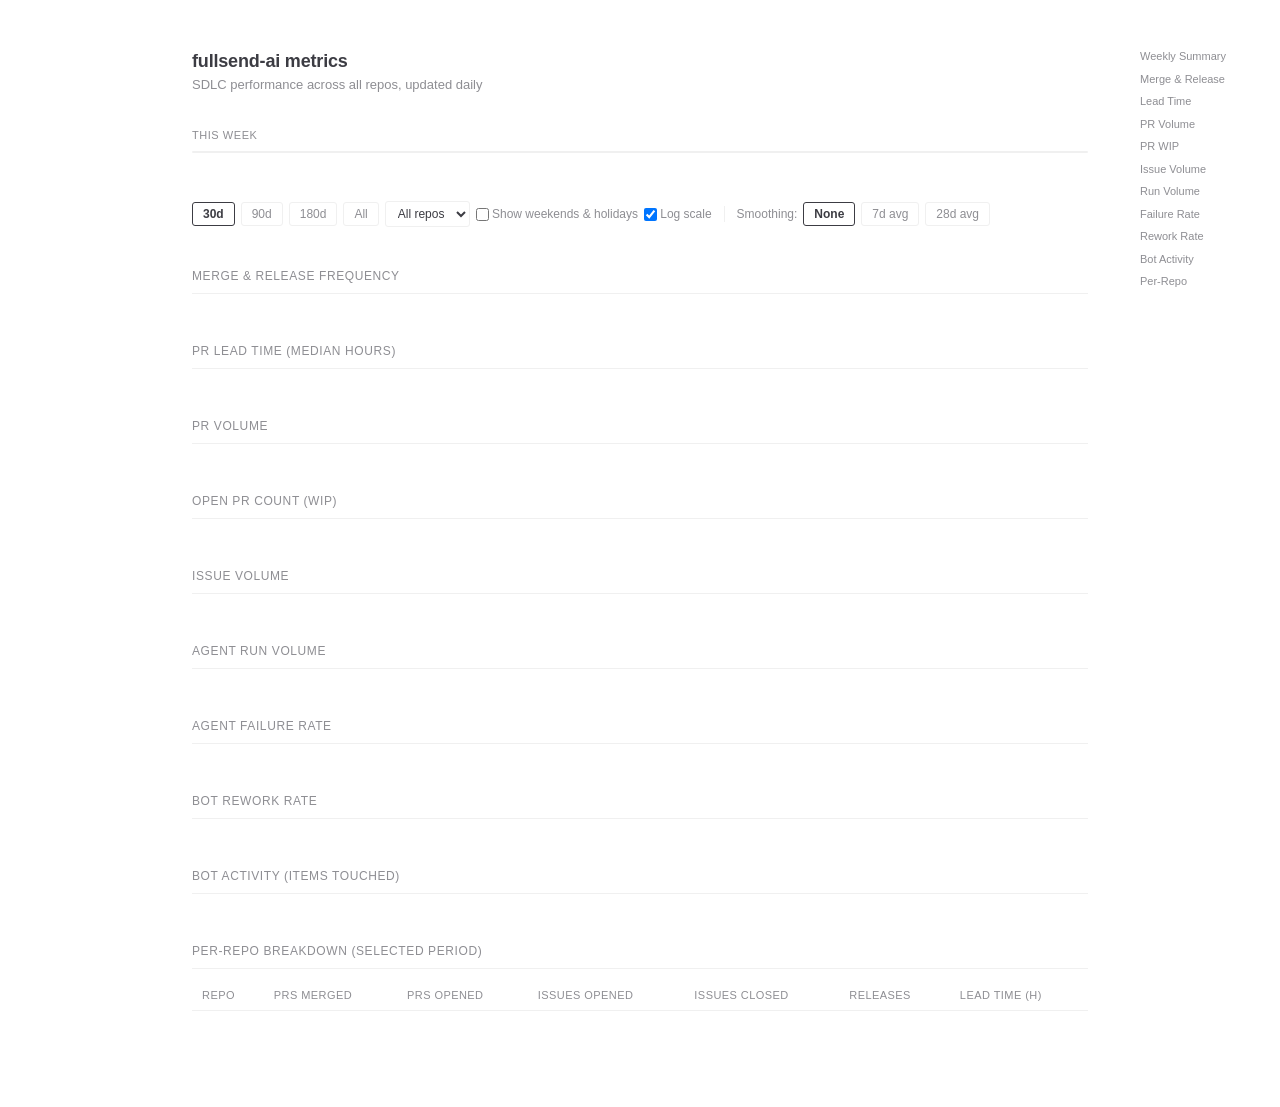
==== docs/index.html @ b536f521 "Add open PR count (WIP) metric to dashboard Track the number of open PRs per repo over time as a new" ====
<!DOCTYPE html>
<html lang="en">
<head>
  <meta charset="utf-8">
  <meta name="viewport" content="width=device-width, initial-scale=1">
  <title>fullsend-ai metrics</title>
  <link rel="stylesheet" href="style.css">
  <script src="https://d3js.org/d3.v7.min.js"></script>
</head>
<body>
  <h1>fullsend-ai metrics</h1>
  <p class="subtitle">SDLC performance across all repos, updated daily</p>

  <nav class="toc" id="toc">
    <a href="#weekly">Weekly Summary</a>
    <a href="#frequency">Merge &amp; Release</a>
    <a href="#leadtime">Lead Time</a>
    <a href="#pr-volume">PR Volume</a>
    <a href="#pr-wip">PR WIP</a>
    <a href="#issue-volume">Issue Volume</a>
    <a href="#run-volume">Run Volume</a>
    <a href="#failure-rate">Failure Rate</a>
    <a href="#rework-rate">Rework Rate</a>
    <a href="#bot-activity">Bot Activity</a>
    <a href="#repo-table">Per-Repo</a>
  </nav>

  <h2 class="section-label" id="weekly">This week</h2>
  <div id="summary-cards" class="summary-cards"></div>

  <div class="controls">
    <button class="range-btn active" data-days="30">30d</button>
    <button class="range-btn" data-days="90">90d</button>
    <button class="range-btn" data-days="180">180d</button>
    <button class="range-btn" data-days="0">All</button>
    <select id="repo-filter">
      <option value="__all__">All repos</option>
    </select>
    <label class="toggle-label"><input type="checkbox" id="weekends-toggle"> Show weekends &amp; holidays</label>
    <label class="toggle-label"><input type="checkbox" id="log-toggle" checked> Log scale</label>
    <span class="controls-sep"></span>
    <span class="toggle-label">Smoothing:</span>
    <button class="smooth-btn active" data-days="0">None</button>
    <button class="smooth-btn" data-days="7">7d avg</button>
    <button class="smooth-btn" data-days="28">28d avg</button>
  </div>

  <div id="frequency" class="chart-section">
    <h2>Merge &amp; Release Frequency</h2>
    <div id="chart-frequency"></div>
  </div>

  <div id="leadtime" class="chart-section">
    <h2>PR Lead Time (median hours)</h2>
    <div id="chart-leadtime"></div>
  </div>

  <div id="pr-volume" class="chart-section">
    <h2>PR Volume</h2>
    <div id="chart-pr-volume"></div>
  </div>

  <div id="pr-wip" class="chart-section">
    <h2>Open PR Count (WIP)</h2>
    <div id="chart-pr-wip"></div>
  </div>

  <div id="issue-volume" class="chart-section">
    <h2>Issue Volume</h2>
    <div id="chart-issue-volume"></div>
  </div>

  <div id="run-volume" class="chart-section">
    <h2>Agent Run Volume</h2>
    <div id="chart-run-volume"></div>
  </div>

  <div id="failure-rate" class="chart-section">
    <h2>Agent Failure Rate</h2>
    <div id="chart-failure-rate"></div>
  </div>

  <div id="rework-rate" class="chart-section">
    <h2>Bot Rework Rate</h2>
    <div id="chart-rework-rate"></div>
  </div>

  <div id="bot-activity" class="chart-section">
    <h2>Bot Activity (items touched)</h2>
    <div id="chart-bot-activity"></div>
  </div>

  <div id="repo-table" class="chart-section">
    <h2>Per-Repo Breakdown (selected period)</h2>
    <table id="repo-table">
      <thead>
        <tr>
          <th data-col="repo">Repo</th>
          <th data-col="prs_merged">PRs Merged</th>
          <th data-col="prs_opened">PRs Opened</th>
          <th data-col="issues_opened">Issues Opened</th>
          <th data-col="issues_closed">Issues Closed</th>
          <th data-col="releases">Releases</th>
          <th data-col="pr_lead_time_median_hours">Lead Time (h)</th>
        </tr>
      </thead>
      <tbody></tbody>
    </table>
  </div>

  <div class="tooltip" id="tooltip"></div>

  <script src="dashboard.js"></script>
</body>
</html>
---- docs/style.css ----
:root {
  --bg: #fff;
  --fg: #3c3c43;
  --fg-light: #8e8e93;
  --border: #f0f0f0;
  --surface: #fafafa;
  --accent: #f26522;
  --positive: #34c759;
  --negative: #ff3b30;
  --chart-1: #4269d0;
  --chart-2: #efb118;
  --chart-3: #ff725c;
  --chart-4: #6cc5b0;
  --chart-5: #3ca951;
}

@media (prefers-color-scheme: dark) {
  :root {
    --bg: #1a1a1a;
    --fg: #e5e5e7;
    --fg-light: #8e8e93;
    --border: #2c2c2e;
    --surface: #222;
    --accent: #f4845f;
    --positive: #30d158;
    --negative: #ff453a;
    --chart-1: #6b93f7;
    --chart-2: #f5c842;
    --chart-3: #ff8f7a;
    --chart-4: #7dd8c4;
    --chart-5: #4fbc6b;
  }
}

* { margin: 0; padding: 0; box-sizing: border-box; }

body {
  font-family: -apple-system, BlinkMacSystemFont, "avenir next", avenir, helvetica, "helvetica neue", ubuntu, roboto, noto, "segoe ui", arial, sans-serif;
  font-size: 15px;
  background: var(--bg);
  color: var(--fg);
  line-height: 1.5;
  padding: 3rem 2rem;
  max-width: 960px;
  margin: 0 auto;
}

/* --- Floating ToC --- */

.toc {
  position: fixed;
  top: 3rem;
  left: calc(50% + 500px);
  display: flex;
  flex-direction: column;
  gap: 0.375rem;
}

.toc a {
  font-size: 0.6875rem;
  color: var(--fg-light);
  text-decoration: none;
  white-space: nowrap;
  transition: color 0.1s;
}

.toc a:hover,
.toc a.active {
  color: var(--fg);
}

.toc a.active {
  font-weight: 600;
}

@media (max-width: 1200px) {
  .toc { display: none; }
}

h1 {
  font-size: 1.125rem;
  font-weight: 600;
  letter-spacing: -0.01em;
}

.subtitle {
  color: var(--fg-light);
  font-size: 0.8125rem;
  margin-bottom: 2rem;
}

.section-label {
  font-size: 0.6875rem;
  font-weight: 500;
  color: var(--fg-light);
  text-transform: uppercase;
  letter-spacing: 0.05em;
  margin-bottom: 0.5rem;
}

/* --- Controls --- */

.controls {
  display: flex;
  gap: 0.375rem;
  margin-bottom: 2.5rem;
  flex-wrap: wrap;
  align-items: center;
}

.controls button {
  padding: 0.25rem 0.625rem;
  border: 1px solid var(--border);
  background: var(--bg);
  color: var(--fg-light);
  border-radius: 3px;
  cursor: pointer;
  font-size: 0.75rem;
  font-family: inherit;
  transition: color 0.1s, border-color 0.1s;
}

.controls button:hover {
  color: var(--fg);
  border-color: var(--fg-light);
}

.controls button.active {
  color: var(--fg);
  border-color: var(--fg);
  font-weight: 600;
}

.controls select {
  padding: 0.25rem 0.5rem;
  border: 1px solid var(--border);
  background: var(--bg);
  color: var(--fg);
  border-radius: 3px;
  font-size: 0.75rem;
  font-family: inherit;
}

.toggle-label {
  font-size: 0.75rem;
  color: var(--fg-light);
  cursor: pointer;
  display: flex;
  align-items: center;
  gap: 0.2rem;
}

.controls-sep {
  width: 1px;
  height: 1rem;
  background: var(--border);
  margin: 0 0.375rem;
}

/* --- Summary cards --- */

.summary-cards {
  display: grid;
  grid-template-columns: repeat(auto-fit, minmax(140px, 1fr));
  gap: 1px;
  background: var(--border);
  border: 1px solid var(--border);
  border-radius: 4px;
  margin-bottom: 3rem;
  overflow: hidden;
}

.card {
  background: var(--bg);
  padding: 0.875rem 1rem;
}

.card .label {
  font-size: 0.625rem;
  color: var(--fg-light);
  text-transform: uppercase;
  letter-spacing: 0.06em;
  font-weight: 500;
}

.card .value {
  font-size: 1.25rem;
  font-weight: 600;
  margin: 0.125rem 0;
  letter-spacing: -0.02em;
}

.card .delta {
  font-size: 0.6875rem;
}

.card .delta.positive { color: var(--positive); }
.card .delta.negative { color: var(--negative); }

/* --- Charts --- */

.chart-section {
  margin-bottom: 3rem;
}

.chart-section h2 {
  font-size: 0.75rem;
  font-weight: 500;
  color: var(--fg-light);
  text-transform: uppercase;
  letter-spacing: 0.05em;
  margin-bottom: 0.75rem;
  padding-bottom: 0.5rem;
  border-bottom: 1px solid var(--border);
}

.chart-section svg { width: 100%; overflow: visible; }

.axis text {
  fill: var(--fg-light);
  font-size: 0.625rem;
  font-family: inherit;
}

.axis path, .axis line { stroke: var(--border); }
.grid line { stroke: var(--border); stroke-opacity: 0.5; }
.grid path { stroke: none; }

.dora-line { stroke-dasharray: 4 3; stroke-width: 1; opacity: 0.5; }
.dora-label { font-size: 0.5625rem; font-weight: 500; }

/* --- Tooltip --- */

.tooltip {
  position: absolute;
  background: var(--bg);
  border: 1px solid var(--border);
  border-radius: 4px;
  padding: 0.5rem 0.625rem;
  font-size: 0.6875rem;
  line-height: 1.4;
  pointer-events: none;
  opacity: 0;
  transition: opacity 0.1s;
  z-index: 10;
  box-shadow: 0 2px 8px rgba(0,0,0,0.06);
}

/* --- Table --- */

table {
  width: 100%;
  border-collapse: collapse;
  font-size: 0.75rem;
}

th, td {
  text-align: left;
  padding: 0.375rem 0.625rem;
  border-bottom: 1px solid var(--border);
}

th {
  cursor: pointer;
  user-select: none;
  color: var(--fg-light);
  font-weight: 500;
  font-size: 0.6875rem;
  text-transform: uppercase;
  letter-spacing: 0.04em;
}

th:hover { color: var(--fg); }
tr:hover td { background: var(--surface); }

/* --- Rework details --- */

.details-panel {
  max-height: 180px;
  overflow-y: auto;
  font-size: 0.6875rem;
  margin-top: 0.5rem;
}

.details-panel a {
  color: var(--accent);
  text-decoration: none;
}

.details-panel a:hover {
  text-decoration: underline;
}

.details-panel table {
  font-size: 0.6875rem;
}

/* --- Mobile --- */

@media (max-width: 600px) {
  body {
    padding: 1.5rem 1rem;
  }

  h1 { font-size: 1rem; }

  .summary-cards {
    grid-template-columns: repeat(auto-fit, minmax(100px, 1fr));
    margin-bottom: 2rem;
  }

  .card {
    padding: 0.625rem 0.75rem;
  }

  .card .value {
    font-size: 1rem;
  }

  .card .delta {
    font-size: 0.625rem;
  }

  .controls {
    gap: 0.25rem;
    margin-bottom: 1.5rem;
  }

  .controls-sep {
    display: none;
  }

  .chart-section {
    margin-bottom: 2rem;
  }

  table {
    display: block;
    overflow-x: auto;
    -webkit-overflow-scrolling: touch;
  }

  th, td {
    padding: 0.25rem 0.5rem;
    white-space: nowrap;
  }
}

/* --- Details Page --- */
.details-header {
  display: flex;
  align-items: center;
  gap: 1.5rem;
  flex-wrap: wrap;
  margin-bottom: 1.5rem;
}

.details-header h1 {
  margin: 0;
  font-size: 1.25rem;
}

.details-header a {
  color: var(--accent);
  text-decoration: none;
  font-size: 0.875rem;
}

.details-header a:hover {
  text-decoration: underline;
}

.date-picker {
  display: flex;
  align-items: center;
  gap: 0.5rem;
  font-size: 0.8125rem;
}

.date-picker input[type="date"] {
  background: var(--surface);
  color: var(--fg);
  border: 1px solid var(--border);
  border-radius: 4px;
  padding: 0.25rem 0.5rem;
  font-size: 0.8125rem;
}

.date-picker button {
  background: var(--accent);
  color: #fff;
  border: none;
  border-radius: 4px;
  padding: 0.25rem 0.75rem;
  cursor: pointer;
  font-size: 0.8125rem;
}

.detail-section {
  margin-bottom: 2rem;
}

.detail-section h2 {
  cursor: pointer;
  user-select: none;
  font-size: 1rem;
  display: flex;
  align-items: center;
  gap: 0.5rem;
}

.detail-section h2::before {
  content: "▾";
  font-size: 0.75rem;
  transition: transform 0.15s;
}

.detail-section.collapsed h2::before {
  transform: rotate(-90deg);
}

.detail-section.collapsed .detail-body {
  display: none;
}

.detail-summary {
  color: var(--fg-light);
  font-size: 0.8125rem;
  margin: 0.25rem 0 0.75rem;
}

.detail-table {
  width: 100%;
  border-collapse: collapse;
  font-size: 0.75rem;
}

.detail-table thead {
  position: sticky;
  top: 0;
  z-index: 1;
}

.detail-table th {
  background: var(--surface);
  text-transform: uppercase;
  font-size: 0.6875rem;
  color: var(--fg-light);
  padding: 0.375rem 0.625rem;
  text-align: left;
  cursor: pointer;
  white-space: nowrap;
}

.detail-table th:hover {
  color: var(--fg);
}

.detail-table th .sort-arrow {
  margin-left: 0.25rem;
  font-size: 0.5rem;
}

.detail-table td {
  padding: 0.375rem 0.625rem;
  border-top: 1px solid var(--border);
}

.detail-table tbody tr:hover td {
  background: var(--surface);
}

.detail-table tbody tr:nth-child(even) td {
  background: color-mix(in srgb, var(--surface) 50%, transparent);
}

.detail-table tbody tr:nth-child(even):hover td {
  background: var(--surface);
}

.detail-table a {
  color: var(--accent);
  text-decoration: none;
}

.detail-table a:hover {
  text-decoration: underline;
}

.tag {
  display: inline-block;
  padding: 0.1rem 0.4rem;
  border-radius: 3px;
  font-size: 0.625rem;
  font-weight: 600;
  text-transform: uppercase;
}

.tag-yes, .tag-failure {
  background: color-mix(in srgb, var(--negative) 15%, transparent);
  color: var(--negative);
}

.tag-no, .tag-success {
  background: color-mix(in srgb, var(--positive) 15%, transparent);
  color: var(--positive);
}

.tag-opened {
  background: color-mix(in srgb, var(--chart-1) 15%, transparent);
  color: var(--chart-1);
}

.tag-merged {
  background: color-mix(in srgb, var(--positive) 15%, transparent);
  color: var(--positive);
}

.tag-closed {
  background: color-mix(in srgb, var(--negative) 15%, transparent);
  color: var(--negative);
}

.row-highlight td {
  background: color-mix(in srgb, var(--negative) 6%, transparent) !important;
}
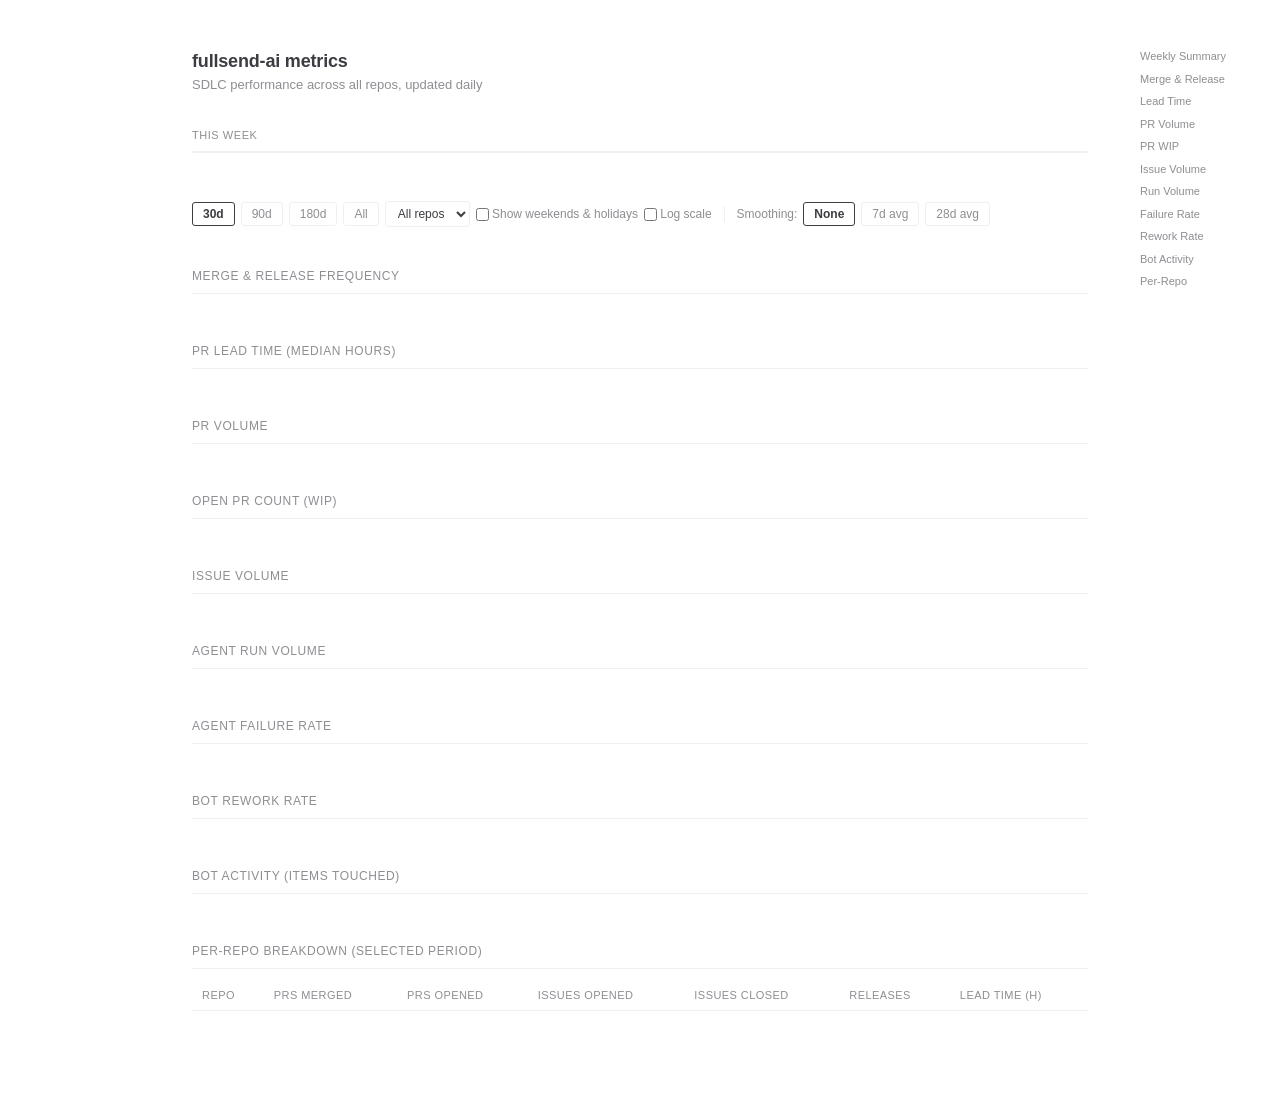
==== commit 1424eda9: "Disable log scale by default in dashboard UI Assisted-by: Claude Opus 4.6 <noreply@anthropic.com> Si" ====
--- a/docs/index.html
+++ b/docs/index.html
@@ -37,7 +37,7 @@
       <option value="__all__">All repos</option>
     </select>
     <label class="toggle-label"><input type="checkbox" id="weekends-toggle"> Show weekends &amp; holidays</label>
-    <label class="toggle-label"><input type="checkbox" id="log-toggle" checked> Log scale</label>
+    <label class="toggle-label"><input type="checkbox" id="log-toggle"> Log scale</label>
     <span class="controls-sep"></span>
     <span class="toggle-label">Smoothing:</span>
     <button class="smooth-btn active" data-days="0">None</button>
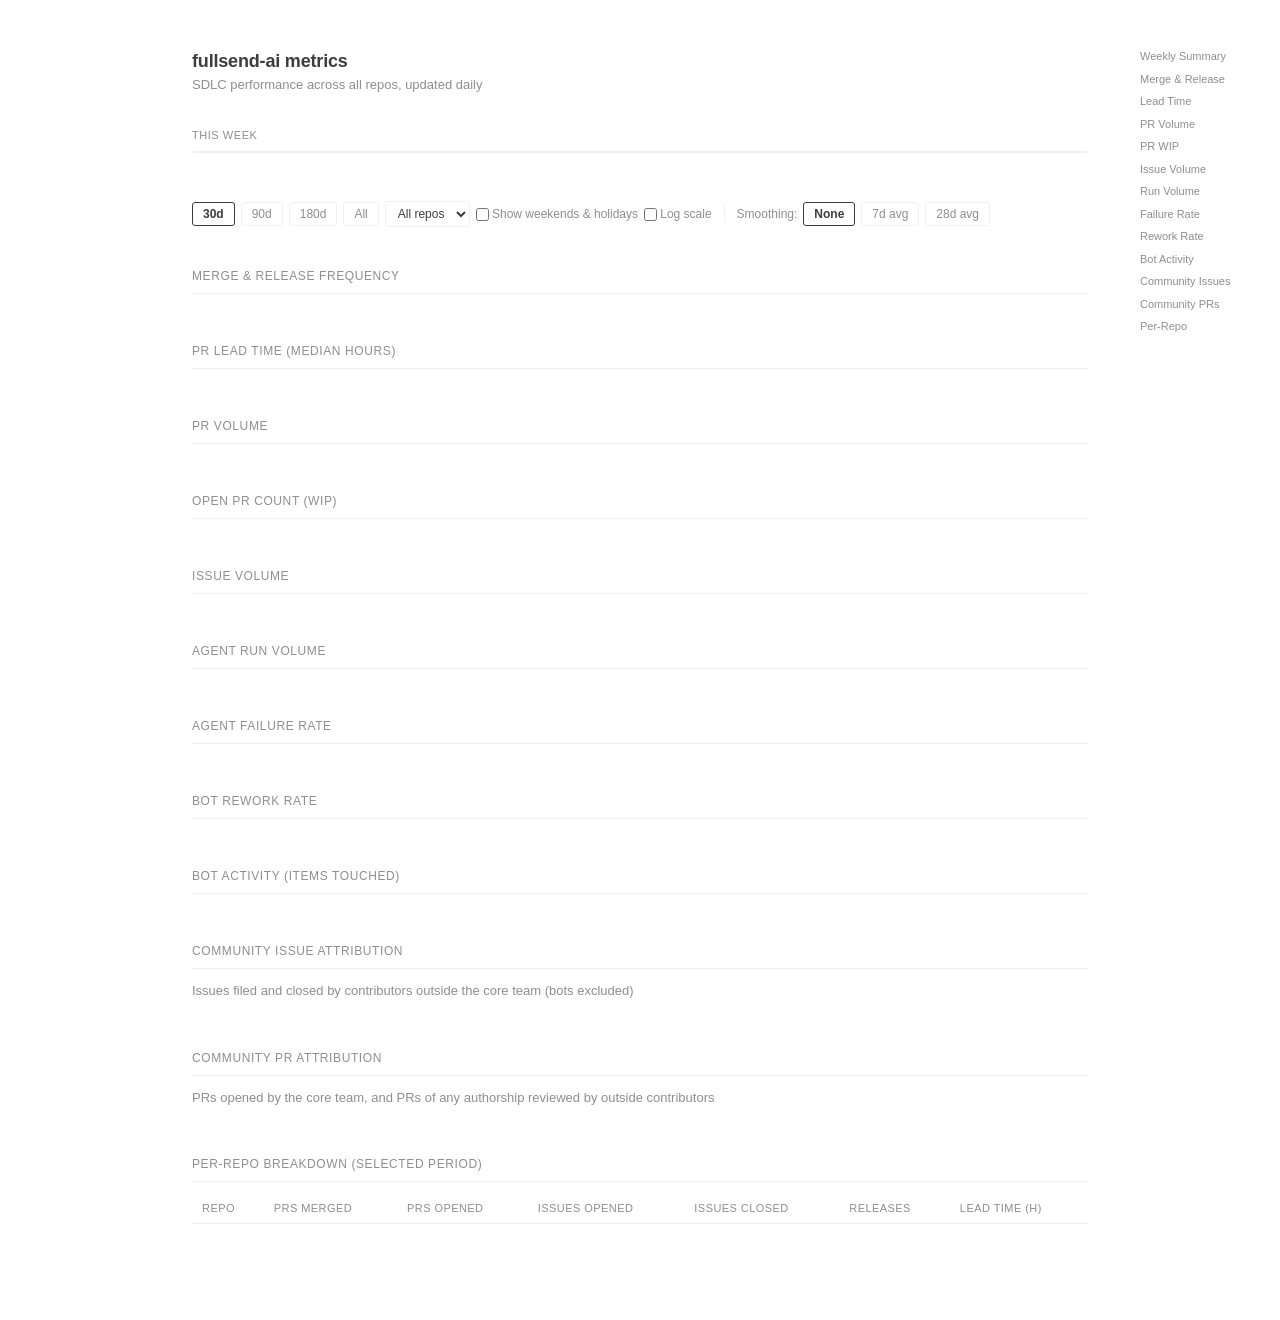
==== commit fed04217: "Add community-contribution metrics Tracks issue/PR activity by contributors outside the configured c" ====
--- a/docs/index.html
+++ b/docs/index.html
@@ -22,6 +22,8 @@
     <a href="#failure-rate">Failure Rate</a>
     <a href="#rework-rate">Rework Rate</a>
     <a href="#bot-activity">Bot Activity</a>
+    <a href="#community-issues">Community Issues</a>
+    <a href="#community-prs">Community PRs</a>
     <a href="#repo-table">Per-Repo</a>
   </nav>
 
@@ -90,6 +92,18 @@
     <div id="chart-bot-activity"></div>
   </div>
 
+  <div id="community-issues" class="chart-section">
+    <h2>Community Issue Attribution</h2>
+    <p class="subtitle">Issues filed and closed by contributors outside the core team (bots excluded)</p>
+    <div id="chart-community-issues"></div>
+  </div>
+
+  <div id="community-prs" class="chart-section">
+    <h2>Community PR Attribution</h2>
+    <p class="subtitle">PRs opened by the core team, and PRs of any authorship reviewed by outside contributors</p>
+    <div id="chart-community-prs"></div>
+  </div>
+
   <div id="repo-table" class="chart-section">
     <h2>Per-Repo Breakdown (selected period)</h2>
     <table id="repo-table">
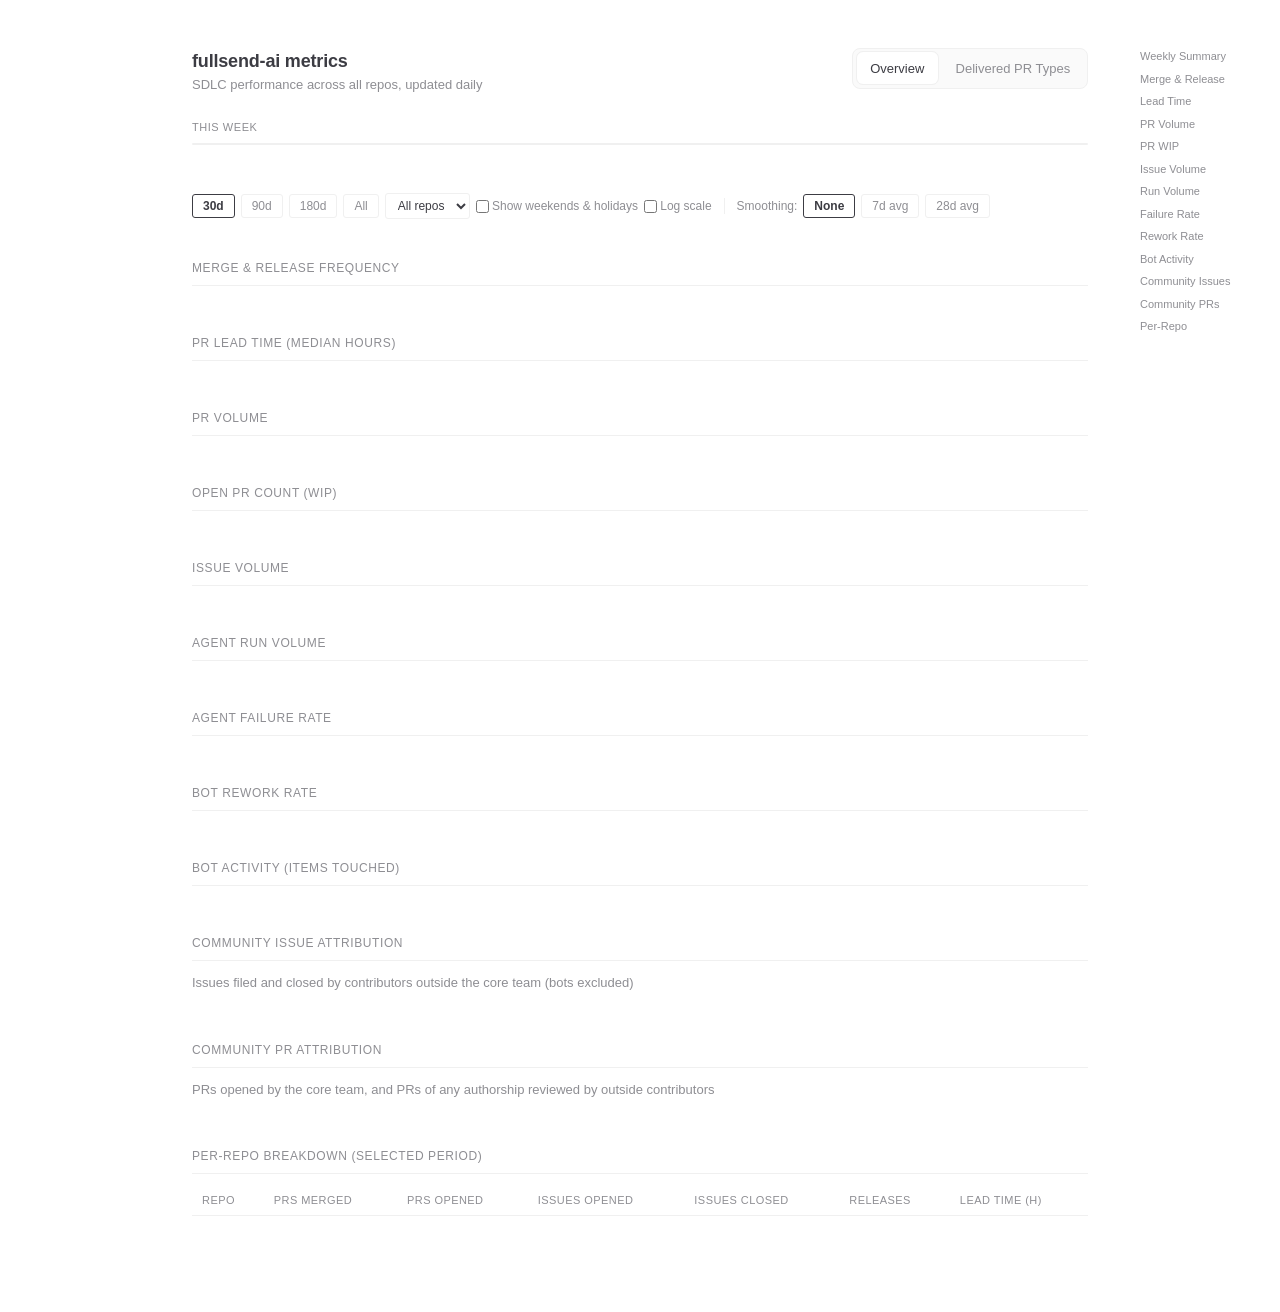
==== commit 55662b65: "feat: add delivered PR type metrics and dashboard tab Add daily collector for conventional-commit PR" ====
--- a/docs/index.html
+++ b/docs/index.html
@@ -8,8 +8,16 @@
   <script src="https://d3js.org/d3.v7.min.js"></script>
 </head>
 <body>
-  <h1>fullsend-ai metrics</h1>
-  <p class="subtitle">SDLC performance across all repos, updated daily</p>
+  <header class="page-header">
+    <div>
+      <h1>fullsend-ai metrics</h1>
+      <p class="subtitle">SDLC performance across all repos, updated daily</p>
+    </div>
+    <nav class="page-tabs" aria-label="Dashboard sections">
+      <a href="index.html" class="active">Overview</a>
+      <a href="delivered-pr-types.html">Delivered PR Types</a>
+    </nav>
+  </header>
 
   <nav class="toc" id="toc">
     <a href="#weekly">Weekly Summary</a>
--- a/docs/style.css
+++ b/docs/style.css
@@ -45,6 +45,239 @@
   margin: 0 auto;
 }
 
+body.page-delivered {
+  max-width: 1040px;
+}
+
+/* --- Top page tabs --- */
+
+.page-header {
+  display: flex;
+  flex-wrap: wrap;
+  align-items: flex-start;
+  justify-content: space-between;
+  gap: 1rem;
+  margin-bottom: 1.5rem;
+}
+
+.page-header .subtitle {
+  margin-bottom: 0;
+}
+
+.page-tabs {
+  display: flex;
+  gap: 0.25rem;
+  padding: 0.2rem;
+  background: var(--surface);
+  border: 1px solid var(--border);
+  border-radius: 8px;
+}
+
+.page-tabs a {
+  padding: 0.4rem 0.85rem;
+  border-radius: 6px;
+  font-size: 0.8125rem;
+  color: var(--fg-light);
+  text-decoration: none;
+  font-weight: 500;
+}
+
+.page-tabs a:hover {
+  color: var(--fg);
+}
+
+.page-tabs a.active {
+  background: var(--bg);
+  color: var(--fg);
+  box-shadow: 0 0 0 1px var(--border);
+}
+
+.stat-hero {
+  display: grid;
+  grid-template-columns: repeat(auto-fit, minmax(130px, 1fr));
+  gap: 0.75rem;
+  margin-bottom: 2rem;
+}
+
+.stat-hero .stat {
+  background: var(--surface);
+  border: 1px solid var(--border);
+  border-radius: 10px;
+  padding: 0.9rem 1rem;
+  text-align: center;
+}
+
+.stat-hero .val {
+  font-size: 1.6rem;
+  font-weight: 650;
+  font-variant-numeric: tabular-nums;
+  line-height: 1.15;
+}
+
+.stat-hero .lbl {
+  color: var(--fg-light);
+  font-size: 0.72rem;
+  margin-top: 0.3rem;
+}
+
+.fix-buckets {
+  display: grid;
+  grid-template-columns: repeat(3, 1fr);
+  gap: 0.85rem;
+  margin: 0.75rem 0 0.5rem;
+}
+
+@media (max-width: 720px) {
+  .fix-buckets { grid-template-columns: 1fr; }
+}
+
+.fix-bucket {
+  border: 1px solid var(--border);
+  border-radius: 12px;
+  padding: 1.15rem 1rem;
+  text-align: center;
+  background: var(--surface);
+}
+
+.fix-bucket.core { border-color: color-mix(in srgb, var(--chart-1) 45%, var(--border)); }
+.fix-bucket.external { border-color: color-mix(in srgb, var(--chart-5) 45%, var(--border)); }
+.fix-bucket.bot { border-color: color-mix(in srgb, var(--accent) 45%, var(--border)); }
+
+.fix-bucket .pct {
+  font-size: 2.25rem;
+  font-weight: 700;
+  line-height: 1;
+  font-variant-numeric: tabular-nums;
+}
+
+.fix-bucket.core .pct { color: var(--chart-1); }
+.fix-bucket.external .pct { color: var(--chart-5); }
+.fix-bucket.bot .pct { color: var(--accent); }
+
+.fix-bucket .label {
+  margin-top: 0.45rem;
+  font-size: 0.9rem;
+  font-weight: 550;
+}
+
+.fix-bucket .sub {
+  margin-top: 0.25rem;
+  font-size: 0.75rem;
+  color: var(--fg-light);
+}
+
+.period-grid {
+  display: grid;
+  grid-template-columns: repeat(3, 1fr);
+  gap: 0.85rem;
+}
+
+@media (max-width: 800px) {
+  .period-grid { grid-template-columns: 1fr; }
+}
+
+.period-card {
+  border: 1px solid var(--border);
+  border-radius: 12px;
+  padding: 1rem 1.1rem;
+  background: var(--surface);
+}
+
+.period-card .meta {
+  font-size: 0.75rem;
+  color: var(--fg-light);
+}
+
+.period-card .total {
+  font-size: 1.75rem;
+  font-weight: 700;
+  font-variant-numeric: tabular-nums;
+  margin-top: 0.15rem;
+}
+
+.period-card .sub {
+  font-size: 0.75rem;
+  color: var(--fg-light);
+  margin-bottom: 0.75rem;
+}
+
+.period-card .bar-row {
+  display: grid;
+  grid-template-columns: 42px 1fr 40px;
+  gap: 0.4rem;
+  align-items: center;
+  margin: 0.3rem 0;
+  font-size: 0.75rem;
+}
+
+.period-card .bar-label { color: var(--fg-light); font-family: ui-monospace, monospace; }
+.period-card .bar-track {
+  height: 6px;
+  background: var(--border);
+  border-radius: 3px;
+  overflow: hidden;
+}
+.period-card .bar-fill { height: 100%; border-radius: 3px; }
+.period-card .bar-pct {
+  text-align: right;
+  font-variant-numeric: tabular-nums;
+  color: var(--fg-light);
+}
+
+.period-card .fix-line {
+  margin-top: 0.75rem;
+  padding-top: 0.65rem;
+  border-top: 1px solid var(--border);
+  font-size: 0.72rem;
+  color: var(--fg-light);
+  line-height: 1.4;
+}
+
+.stat-hero .stat-wide {
+  grid-column: span 2;
+  text-align: left;
+}
+
+.stat-hero .val-sm {
+  font-size: 0.95rem;
+  font-weight: 600;
+  font-variant-numeric: tabular-nums;
+  line-height: 1.35;
+  margin-top: 0.15rem;
+}
+
+.chart-fix-follow {
+  margin-top: 1rem;
+  min-height: 260px;
+}
+
+.chart-tall #chart-pr-type {
+  min-height: 340px;
+}
+
+.chart-legend {
+  display: flex;
+  flex-wrap: wrap;
+  gap: 0.55rem 1rem;
+  margin-top: 0.65rem;
+  padding-left: 0.25rem;
+}
+
+.chart-legend-item {
+  display: inline-flex;
+  align-items: center;
+  gap: 0.35rem;
+  font-size: 0.75rem;
+  color: var(--fg-light);
+}
+
+.chart-legend-item .swatch {
+  width: 10px;
+  height: 10px;
+  border-radius: 2px;
+  flex-shrink: 0;
+}
+
 /* --- Floating ToC --- */
 
 .toc {
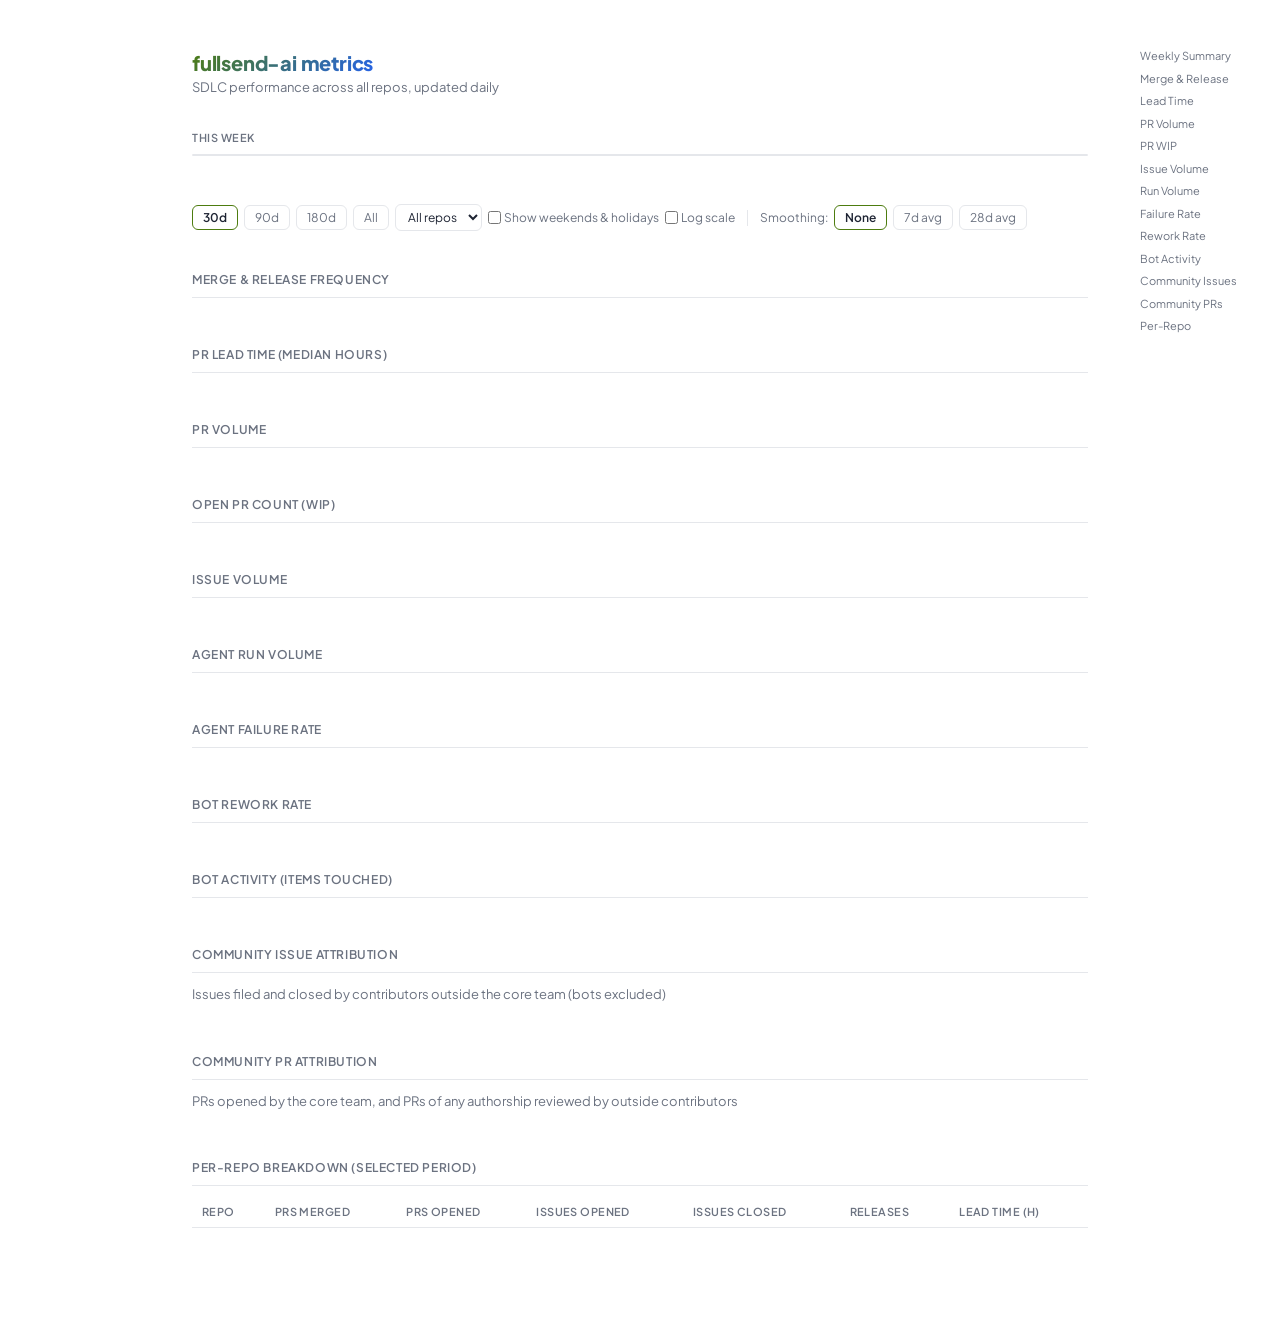
==== commit 558e72c9: "dashboard: restyle to match fullsend.sh brand Adopt the lime-to-blue "Fullsend Lime" palette, Plus J" ====
--- a/docs/index.html
+++ b/docs/index.html
@@ -4,20 +4,15 @@
   <meta charset="utf-8">
   <meta name="viewport" content="width=device-width, initial-scale=1">
   <title>fullsend-ai metrics</title>
+  <link rel="preconnect" href="https://fonts.googleapis.com">
+  <link rel="preconnect" href="https://fonts.gstatic.com" crossorigin>
+  <link rel="stylesheet" href="https://fonts.googleapis.com/css2?family=Plus+Jakarta+Sans:wght@400;500;600;700;800&family=JetBrains+Mono:wght@400;500;700&display=swap">
   <link rel="stylesheet" href="style.css">
   <script src="https://d3js.org/d3.v7.min.js"></script>
 </head>
 <body>
-  <header class="page-header">
-    <div>
-      <h1>fullsend-ai metrics</h1>
-      <p class="subtitle">SDLC performance across all repos, updated daily</p>
-    </div>
-    <nav class="page-tabs" aria-label="Dashboard sections">
-      <a href="index.html" class="active">Overview</a>
-      <a href="delivered-pr-types.html">Delivered PR Types</a>
-    </nav>
-  </header>
+  <h1>fullsend-ai metrics</h1>
+  <p class="subtitle">SDLC performance across all repos, updated daily</p>
 
   <nav class="toc" id="toc">
     <a href="#weekly">Weekly Summary</a>
--- a/docs/style.css
+++ b/docs/style.css
@@ -1,41 +1,59 @@
+/* Palette + type follow fullsend.sh's "Fullsend Lime" brand (see fullsend-ai/fullsend
+   docs/.vitepress/theme/custom.css): lime-to-blue gradient accents, Plus Jakarta Sans
+   for text, JetBrains Mono for numbers/code. */
 :root {
-  --bg: #fff;
-  --fg: #3c3c43;
-  --fg-light: #8e8e93;
-  --border: #f0f0f0;
-  --surface: #fafafa;
-  --accent: #f26522;
-  --positive: #34c759;
-  --negative: #ff3b30;
-  --chart-1: #4269d0;
-  --chart-2: #efb118;
-  --chart-3: #ff725c;
-  --chart-4: #6cc5b0;
-  --chart-5: #3ca951;
-}
-
-@media (prefers-color-scheme: dark) {
+  --bg: #0c1220;
+  --fg: #e8edf4;
+  --fg-light: #8fa1bc;
+  --border: #223047;
+  --surface: #131c2e;
+  --accent: #c4ff0e;
+  --accent-2: #5cb3ff;
+  --accent-contrast: #0c1220;
+  --gradient: linear-gradient(135deg, var(--accent), var(--accent-2));
+  --positive: #4ade80;
+  --negative: #f87171;
+  --chart-1: #5cb3ff;
+  --chart-2: #f5c842;
+  --chart-3: #ff8f5c;
+  --chart-4: #c4ff0e;
+  --chart-5: #2dd4bf;
+  --radius: 10px;
+}
+
+@media (prefers-color-scheme: light) {
   :root {
-    --bg: #1a1a1a;
-    --fg: #e5e5e7;
-    --fg-light: #8e8e93;
-    --border: #2c2c2e;
-    --surface: #222;
-    --accent: #f4845f;
-    --positive: #30d158;
-    --negative: #ff453a;
-    --chart-1: #6b93f7;
-    --chart-2: #f5c842;
-    --chart-3: #ff8f7a;
-    --chart-4: #7dd8c4;
-    --chart-5: #4fbc6b;
+    --bg: #fff;
+    --fg: #1e2433;
+    --fg-light: #6b7280;
+    --border: #e5e7eb;
+    --surface: #f8fafc;
+    --accent: #4d7c0f;
+    --accent-2: #2563eb;
+    --accent-contrast: #fff;
+    --positive: #16a34a;
+    --negative: #dc2626;
+    --chart-1: #2563eb;
+    --chart-2: #eab308;
+    --chart-3: #f97316;
+    --chart-4: #4d7c0f;
+    --chart-5: #0d9488;
   }
 }
 
 * { margin: 0; padding: 0; box-sizing: border-box; }
 
+* {
+  scrollbar-width: thin;
+  scrollbar-color: var(--fg-light) transparent;
+}
+
+::-webkit-scrollbar { width: 6px; height: 6px; }
+::-webkit-scrollbar-track { background: transparent; }
+::-webkit-scrollbar-thumb { background: var(--fg-light); border-radius: 3px; }
+
 body {
-  font-family: -apple-system, BlinkMacSystemFont, "avenir next", avenir, helvetica, "helvetica neue", ubuntu, roboto, noto, "segoe ui", arial, sans-serif;
+  font-family: "Plus Jakarta Sans", -apple-system, BlinkMacSystemFont, "avenir next", avenir, helvetica, "helvetica neue", ubuntu, roboto, noto, "segoe ui", arial, sans-serif;
   font-size: 15px;
   background: var(--bg);
   color: var(--fg);
@@ -43,239 +61,6 @@
   padding: 3rem 2rem;
   max-width: 960px;
   margin: 0 auto;
-}
-
-body.page-delivered {
-  max-width: 1040px;
-}
-
-/* --- Top page tabs --- */
-
-.page-header {
-  display: flex;
-  flex-wrap: wrap;
-  align-items: flex-start;
-  justify-content: space-between;
-  gap: 1rem;
-  margin-bottom: 1.5rem;
-}
-
-.page-header .subtitle {
-  margin-bottom: 0;
-}
-
-.page-tabs {
-  display: flex;
-  gap: 0.25rem;
-  padding: 0.2rem;
-  background: var(--surface);
-  border: 1px solid var(--border);
-  border-radius: 8px;
-}
-
-.page-tabs a {
-  padding: 0.4rem 0.85rem;
-  border-radius: 6px;
-  font-size: 0.8125rem;
-  color: var(--fg-light);
-  text-decoration: none;
-  font-weight: 500;
-}
-
-.page-tabs a:hover {
-  color: var(--fg);
-}
-
-.page-tabs a.active {
-  background: var(--bg);
-  color: var(--fg);
-  box-shadow: 0 0 0 1px var(--border);
-}
-
-.stat-hero {
-  display: grid;
-  grid-template-columns: repeat(auto-fit, minmax(130px, 1fr));
-  gap: 0.75rem;
-  margin-bottom: 2rem;
-}
-
-.stat-hero .stat {
-  background: var(--surface);
-  border: 1px solid var(--border);
-  border-radius: 10px;
-  padding: 0.9rem 1rem;
-  text-align: center;
-}
-
-.stat-hero .val {
-  font-size: 1.6rem;
-  font-weight: 650;
-  font-variant-numeric: tabular-nums;
-  line-height: 1.15;
-}
-
-.stat-hero .lbl {
-  color: var(--fg-light);
-  font-size: 0.72rem;
-  margin-top: 0.3rem;
-}
-
-.fix-buckets {
-  display: grid;
-  grid-template-columns: repeat(3, 1fr);
-  gap: 0.85rem;
-  margin: 0.75rem 0 0.5rem;
-}
-
-@media (max-width: 720px) {
-  .fix-buckets { grid-template-columns: 1fr; }
-}
-
-.fix-bucket {
-  border: 1px solid var(--border);
-  border-radius: 12px;
-  padding: 1.15rem 1rem;
-  text-align: center;
-  background: var(--surface);
-}
-
-.fix-bucket.core { border-color: color-mix(in srgb, var(--chart-1) 45%, var(--border)); }
-.fix-bucket.external { border-color: color-mix(in srgb, var(--chart-5) 45%, var(--border)); }
-.fix-bucket.bot { border-color: color-mix(in srgb, var(--accent) 45%, var(--border)); }
-
-.fix-bucket .pct {
-  font-size: 2.25rem;
-  font-weight: 700;
-  line-height: 1;
-  font-variant-numeric: tabular-nums;
-}
-
-.fix-bucket.core .pct { color: var(--chart-1); }
-.fix-bucket.external .pct { color: var(--chart-5); }
-.fix-bucket.bot .pct { color: var(--accent); }
-
-.fix-bucket .label {
-  margin-top: 0.45rem;
-  font-size: 0.9rem;
-  font-weight: 550;
-}
-
-.fix-bucket .sub {
-  margin-top: 0.25rem;
-  font-size: 0.75rem;
-  color: var(--fg-light);
-}
-
-.period-grid {
-  display: grid;
-  grid-template-columns: repeat(3, 1fr);
-  gap: 0.85rem;
-}
-
-@media (max-width: 800px) {
-  .period-grid { grid-template-columns: 1fr; }
-}
-
-.period-card {
-  border: 1px solid var(--border);
-  border-radius: 12px;
-  padding: 1rem 1.1rem;
-  background: var(--surface);
-}
-
-.period-card .meta {
-  font-size: 0.75rem;
-  color: var(--fg-light);
-}
-
-.period-card .total {
-  font-size: 1.75rem;
-  font-weight: 700;
-  font-variant-numeric: tabular-nums;
-  margin-top: 0.15rem;
-}
-
-.period-card .sub {
-  font-size: 0.75rem;
-  color: var(--fg-light);
-  margin-bottom: 0.75rem;
-}
-
-.period-card .bar-row {
-  display: grid;
-  grid-template-columns: 42px 1fr 40px;
-  gap: 0.4rem;
-  align-items: center;
-  margin: 0.3rem 0;
-  font-size: 0.75rem;
-}
-
-.period-card .bar-label { color: var(--fg-light); font-family: ui-monospace, monospace; }
-.period-card .bar-track {
-  height: 6px;
-  background: var(--border);
-  border-radius: 3px;
-  overflow: hidden;
-}
-.period-card .bar-fill { height: 100%; border-radius: 3px; }
-.period-card .bar-pct {
-  text-align: right;
-  font-variant-numeric: tabular-nums;
-  color: var(--fg-light);
-}
-
-.period-card .fix-line {
-  margin-top: 0.75rem;
-  padding-top: 0.65rem;
-  border-top: 1px solid var(--border);
-  font-size: 0.72rem;
-  color: var(--fg-light);
-  line-height: 1.4;
-}
-
-.stat-hero .stat-wide {
-  grid-column: span 2;
-  text-align: left;
-}
-
-.stat-hero .val-sm {
-  font-size: 0.95rem;
-  font-weight: 600;
-  font-variant-numeric: tabular-nums;
-  line-height: 1.35;
-  margin-top: 0.15rem;
-}
-
-.chart-fix-follow {
-  margin-top: 1rem;
-  min-height: 260px;
-}
-
-.chart-tall #chart-pr-type {
-  min-height: 340px;
-}
-
-.chart-legend {
-  display: flex;
-  flex-wrap: wrap;
-  gap: 0.55rem 1rem;
-  margin-top: 0.65rem;
-  padding-left: 0.25rem;
-}
-
-.chart-legend-item {
-  display: inline-flex;
-  align-items: center;
-  gap: 0.35rem;
-  font-size: 0.75rem;
-  color: var(--fg-light);
-}
-
-.chart-legend-item .swatch {
-  width: 10px;
-  height: 10px;
-  border-radius: 2px;
-  flex-shrink: 0;
 }
 
 /* --- Floating ToC --- */
@@ -311,9 +96,14 @@
 }
 
 h1 {
-  font-size: 1.125rem;
-  font-weight: 600;
+  font-size: 1.25rem;
+  font-weight: 800;
   letter-spacing: -0.01em;
+  display: inline-block;
+  background: var(--gradient);
+  -webkit-background-clip: text;
+  background-clip: text;
+  -webkit-text-fill-color: transparent;
 }
 
 .subtitle {
@@ -324,7 +114,7 @@
 
 .section-label {
   font-size: 0.6875rem;
-  font-weight: 500;
+  font-weight: 600;
   color: var(--fg-light);
   text-transform: uppercase;
   letter-spacing: 0.05em;
@@ -346,7 +136,7 @@
   border: 1px solid var(--border);
   background: var(--bg);
   color: var(--fg-light);
-  border-radius: 3px;
+  border-radius: 6px;
   cursor: pointer;
   font-size: 0.75rem;
   font-family: inherit;
@@ -355,12 +145,12 @@
 
 .controls button:hover {
   color: var(--fg);
-  border-color: var(--fg-light);
+  border-color: var(--accent);
 }
 
 .controls button.active {
   color: var(--fg);
-  border-color: var(--fg);
+  border-color: var(--accent);
   font-weight: 600;
 }
 
@@ -369,7 +159,7 @@
   border: 1px solid var(--border);
   background: var(--bg);
   color: var(--fg);
-  border-radius: 3px;
+  border-radius: 6px;
   font-size: 0.75rem;
   font-family: inherit;
 }
@@ -398,7 +188,7 @@
   gap: 1px;
   background: var(--border);
   border: 1px solid var(--border);
-  border-radius: 4px;
+  border-radius: var(--radius);
   margin-bottom: 3rem;
   overflow: hidden;
 }
@@ -413,10 +203,11 @@
   color: var(--fg-light);
   text-transform: uppercase;
   letter-spacing: 0.06em;
-  font-weight: 500;
+  font-weight: 600;
 }
 
 .card .value {
+  font-family: "JetBrains Mono", ui-monospace, monospace;
   font-size: 1.25rem;
   font-weight: 600;
   margin: 0.125rem 0;
@@ -438,7 +229,7 @@
 
 .chart-section h2 {
   font-size: 0.75rem;
-  font-weight: 500;
+  font-weight: 600;
   color: var(--fg-light);
   text-transform: uppercase;
   letter-spacing: 0.05em;
@@ -468,7 +259,7 @@
   position: absolute;
   background: var(--bg);
   border: 1px solid var(--border);
-  border-radius: 4px;
+  border-radius: 8px;
   padding: 0.5rem 0.625rem;
   font-size: 0.6875rem;
   line-height: 1.4;
@@ -476,7 +267,7 @@
   opacity: 0;
   transition: opacity 0.1s;
   z-index: 10;
-  box-shadow: 0 2px 8px rgba(0,0,0,0.06);
+  box-shadow: 0 4px 16px rgba(0,0,0,0.08);
 }
 
 /* --- Table --- */
@@ -497,7 +288,7 @@
   cursor: pointer;
   user-select: none;
   color: var(--fg-light);
-  font-weight: 500;
+  font-weight: 600;
   font-size: 0.6875rem;
   text-transform: uppercase;
   letter-spacing: 0.04em;
@@ -516,12 +307,17 @@
 }
 
 .details-panel a {
-  color: var(--accent);
+  color: var(--accent-2);
   text-decoration: none;
+  background-image: linear-gradient(var(--accent-2), var(--accent-2));
+  background-size: 0% 1px;
+  background-position: 0 100%;
+  background-repeat: no-repeat;
+  transition: background-size 0.2s ease;
 }
 
 .details-panel a:hover {
-  text-decoration: underline;
+  background-size: 100% 1px;
 }
 
 .details-panel table {
@@ -535,7 +331,7 @@
     padding: 1.5rem 1rem;
   }
 
-  h1 { font-size: 1rem; }
+  h1 { font-size: 1.125rem; }
 
   .summary-cards {
     grid-template-columns: repeat(auto-fit, minmax(100px, 1fr));
@@ -590,17 +386,22 @@
 
 .details-header h1 {
   margin: 0;
-  font-size: 1.25rem;
+  font-size: 1.375rem;
 }
 
 .details-header a {
-  color: var(--accent);
+  color: var(--accent-2);
   text-decoration: none;
   font-size: 0.875rem;
+  background-image: linear-gradient(var(--accent-2), var(--accent-2));
+  background-size: 0% 1px;
+  background-position: 0 100%;
+  background-repeat: no-repeat;
+  transition: background-size 0.2s ease;
 }
 
 .details-header a:hover {
-  text-decoration: underline;
+  background-size: 100% 1px;
 }
 
 .date-picker {
@@ -614,19 +415,20 @@
   background: var(--surface);
   color: var(--fg);
   border: 1px solid var(--border);
-  border-radius: 4px;
+  border-radius: 6px;
   padding: 0.25rem 0.5rem;
   font-size: 0.8125rem;
 }
 
 .date-picker button {
-  background: var(--accent);
-  color: #fff;
+  background: var(--gradient);
+  color: var(--accent-contrast);
   border: none;
-  border-radius: 4px;
+  border-radius: 6px;
   padding: 0.25rem 0.75rem;
   cursor: pointer;
   font-size: 0.8125rem;
+  font-weight: 600;
 }
 
 .detail-section {
@@ -637,6 +439,7 @@
   cursor: pointer;
   user-select: none;
   font-size: 1rem;
+  font-weight: 700;
   display: flex;
   align-items: center;
   gap: 0.5rem;
@@ -645,6 +448,7 @@
 .detail-section h2::before {
   content: "▾";
   font-size: 0.75rem;
+  color: var(--accent);
   transition: transform 0.15s;
 }
 
@@ -675,8 +479,11 @@
 }
 
 .detail-table th {
-  background: var(--surface);
+  background: color-mix(in srgb, var(--surface) 85%, transparent);
+  backdrop-filter: blur(8px);
+  -webkit-backdrop-filter: blur(8px);
   text-transform: uppercase;
+  font-weight: 600;
   font-size: 0.6875rem;
   color: var(--fg-light);
   padding: 0.375rem 0.625rem;
@@ -712,20 +519,25 @@
 }
 
 .detail-table a {
-  color: var(--accent);
+  color: var(--accent-2);
   text-decoration: none;
+  background-image: linear-gradient(var(--accent-2), var(--accent-2));
+  background-size: 0% 1px;
+  background-position: 0 100%;
+  background-repeat: no-repeat;
+  transition: background-size 0.2s ease;
 }
 
 .detail-table a:hover {
-  text-decoration: underline;
+  background-size: 100% 1px;
 }
 
 .tag {
   display: inline-block;
-  padding: 0.1rem 0.4rem;
-  border-radius: 3px;
+  padding: 0.1rem 0.5rem;
+  border-radius: 999px;
   font-size: 0.625rem;
-  font-weight: 600;
+  font-weight: 700;
   text-transform: uppercase;
 }
 
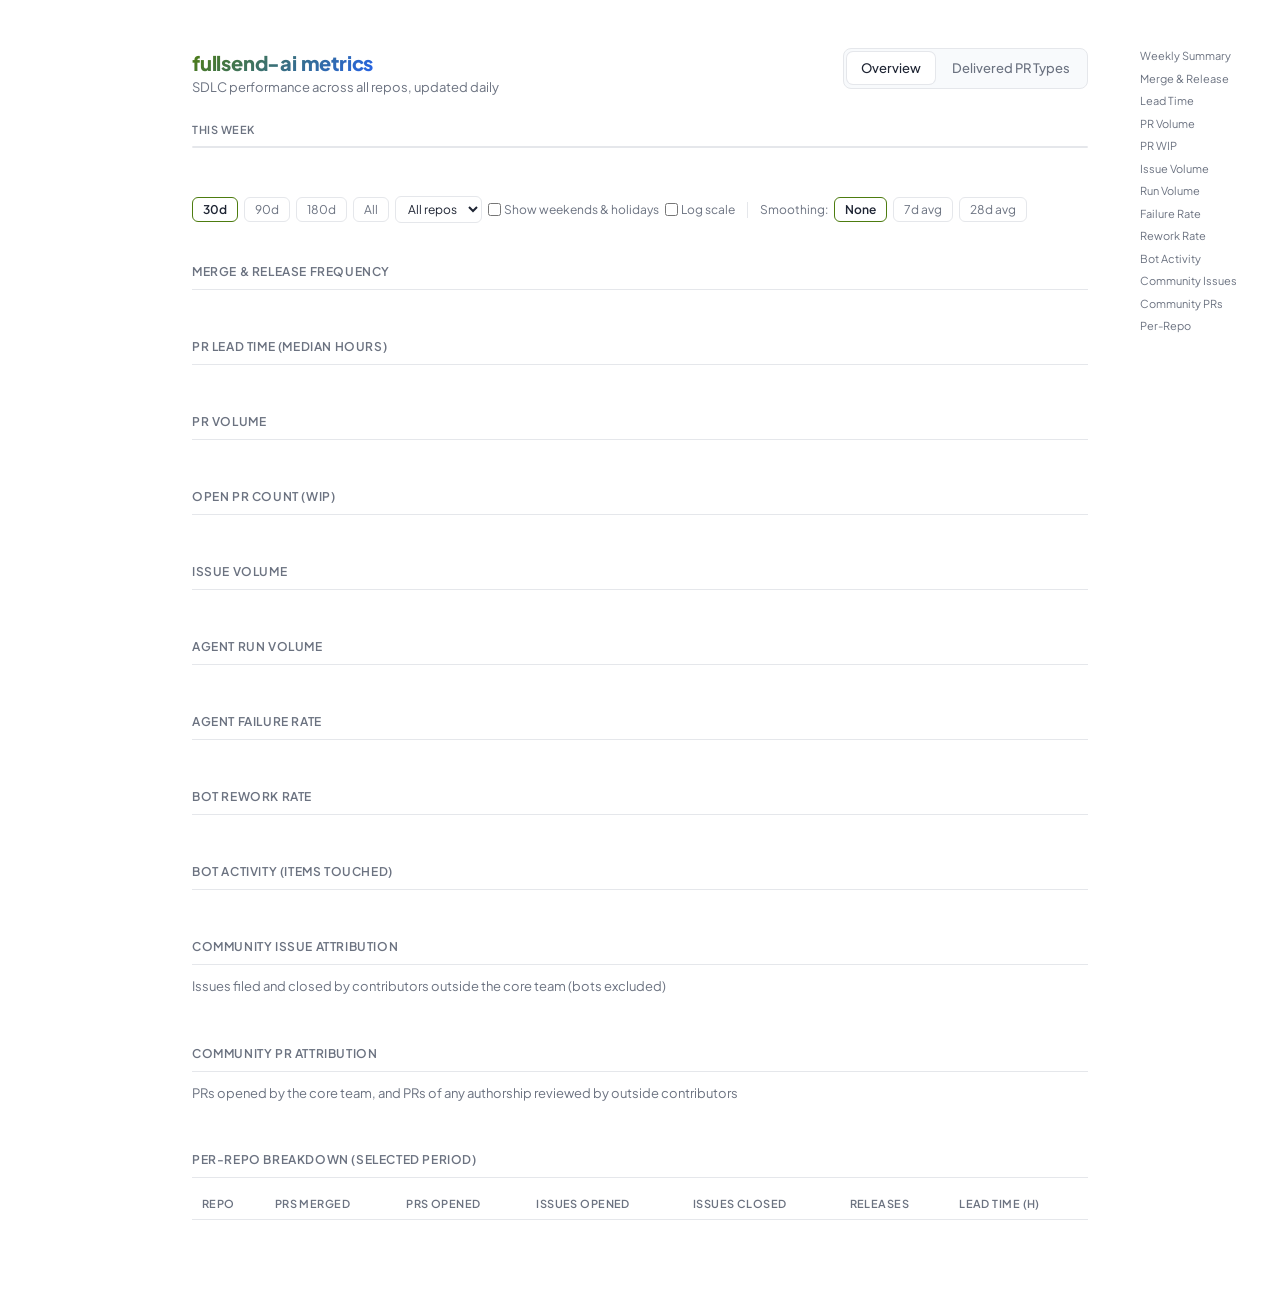
==== commit 3c3488d8: "Merge pull request #7 from fullsend-ai/feat/pr-type-delivery-mix feat: add delivered PR type metrics" ====
--- a/docs/index.html
+++ b/docs/index.html
@@ -11,8 +11,16 @@
   <script src="https://d3js.org/d3.v7.min.js"></script>
 </head>
 <body>
-  <h1>fullsend-ai metrics</h1>
-  <p class="subtitle">SDLC performance across all repos, updated daily</p>
+  <header class="page-header">
+    <div>
+      <h1>fullsend-ai metrics</h1>
+      <p class="subtitle">SDLC performance across all repos, updated daily</p>
+    </div>
+    <nav class="page-tabs" aria-label="Dashboard sections">
+      <a href="index.html" class="active">Overview</a>
+      <a href="delivered-pr-types.html">Delivered PR Types</a>
+    </nav>
+  </header>
 
   <nav class="toc" id="toc">
     <a href="#weekly">Weekly Summary</a>
--- a/docs/style.css
+++ b/docs/style.css
@@ -63,6 +63,239 @@
   margin: 0 auto;
 }
 
+body.page-delivered {
+  max-width: 1040px;
+}
+
+/* --- Top page tabs --- */
+
+.page-header {
+  display: flex;
+  flex-wrap: wrap;
+  align-items: flex-start;
+  justify-content: space-between;
+  gap: 1rem;
+  margin-bottom: 1.5rem;
+}
+
+.page-header .subtitle {
+  margin-bottom: 0;
+}
+
+.page-tabs {
+  display: flex;
+  gap: 0.25rem;
+  padding: 0.2rem;
+  background: var(--surface);
+  border: 1px solid var(--border);
+  border-radius: 8px;
+}
+
+.page-tabs a {
+  padding: 0.4rem 0.85rem;
+  border-radius: 6px;
+  font-size: 0.8125rem;
+  color: var(--fg-light);
+  text-decoration: none;
+  font-weight: 500;
+}
+
+.page-tabs a:hover {
+  color: var(--fg);
+}
+
+.page-tabs a.active {
+  background: var(--bg);
+  color: var(--fg);
+  box-shadow: 0 0 0 1px var(--border);
+}
+
+.stat-hero {
+  display: grid;
+  grid-template-columns: repeat(auto-fit, minmax(130px, 1fr));
+  gap: 0.75rem;
+  margin-bottom: 2rem;
+}
+
+.stat-hero .stat {
+  background: var(--surface);
+  border: 1px solid var(--border);
+  border-radius: 10px;
+  padding: 0.9rem 1rem;
+  text-align: center;
+}
+
+.stat-hero .val {
+  font-size: 1.6rem;
+  font-weight: 650;
+  font-variant-numeric: tabular-nums;
+  line-height: 1.15;
+}
+
+.stat-hero .lbl {
+  color: var(--fg-light);
+  font-size: 0.72rem;
+  margin-top: 0.3rem;
+}
+
+.fix-buckets {
+  display: grid;
+  grid-template-columns: repeat(3, 1fr);
+  gap: 0.85rem;
+  margin: 0.75rem 0 0.5rem;
+}
+
+@media (max-width: 720px) {
+  .fix-buckets { grid-template-columns: 1fr; }
+}
+
+.fix-bucket {
+  border: 1px solid var(--border);
+  border-radius: 12px;
+  padding: 1.15rem 1rem;
+  text-align: center;
+  background: var(--surface);
+}
+
+.fix-bucket.core { border-color: color-mix(in srgb, var(--chart-1) 45%, var(--border)); }
+.fix-bucket.external { border-color: color-mix(in srgb, var(--chart-5) 45%, var(--border)); }
+.fix-bucket.bot { border-color: color-mix(in srgb, var(--accent) 45%, var(--border)); }
+
+.fix-bucket .pct {
+  font-size: 2.25rem;
+  font-weight: 700;
+  line-height: 1;
+  font-variant-numeric: tabular-nums;
+}
+
+.fix-bucket.core .pct { color: var(--chart-1); }
+.fix-bucket.external .pct { color: var(--chart-5); }
+.fix-bucket.bot .pct { color: var(--accent); }
+
+.fix-bucket .label {
+  margin-top: 0.45rem;
+  font-size: 0.9rem;
+  font-weight: 550;
+}
+
+.fix-bucket .sub {
+  margin-top: 0.25rem;
+  font-size: 0.75rem;
+  color: var(--fg-light);
+}
+
+.period-grid {
+  display: grid;
+  grid-template-columns: repeat(3, 1fr);
+  gap: 0.85rem;
+}
+
+@media (max-width: 800px) {
+  .period-grid { grid-template-columns: 1fr; }
+}
+
+.period-card {
+  border: 1px solid var(--border);
+  border-radius: 12px;
+  padding: 1rem 1.1rem;
+  background: var(--surface);
+}
+
+.period-card .meta {
+  font-size: 0.75rem;
+  color: var(--fg-light);
+}
+
+.period-card .total {
+  font-size: 1.75rem;
+  font-weight: 700;
+  font-variant-numeric: tabular-nums;
+  margin-top: 0.15rem;
+}
+
+.period-card .sub {
+  font-size: 0.75rem;
+  color: var(--fg-light);
+  margin-bottom: 0.75rem;
+}
+
+.period-card .bar-row {
+  display: grid;
+  grid-template-columns: 42px 1fr 40px;
+  gap: 0.4rem;
+  align-items: center;
+  margin: 0.3rem 0;
+  font-size: 0.75rem;
+}
+
+.period-card .bar-label { color: var(--fg-light); font-family: ui-monospace, monospace; }
+.period-card .bar-track {
+  height: 6px;
+  background: var(--border);
+  border-radius: 3px;
+  overflow: hidden;
+}
+.period-card .bar-fill { height: 100%; border-radius: 3px; }
+.period-card .bar-pct {
+  text-align: right;
+  font-variant-numeric: tabular-nums;
+  color: var(--fg-light);
+}
+
+.period-card .fix-line {
+  margin-top: 0.75rem;
+  padding-top: 0.65rem;
+  border-top: 1px solid var(--border);
+  font-size: 0.72rem;
+  color: var(--fg-light);
+  line-height: 1.4;
+}
+
+.stat-hero .stat-wide {
+  grid-column: span 2;
+  text-align: left;
+}
+
+.stat-hero .val-sm {
+  font-size: 0.95rem;
+  font-weight: 600;
+  font-variant-numeric: tabular-nums;
+  line-height: 1.35;
+  margin-top: 0.15rem;
+}
+
+.chart-fix-follow {
+  margin-top: 1rem;
+  min-height: 260px;
+}
+
+.chart-tall #chart-pr-type {
+  min-height: 340px;
+}
+
+.chart-legend {
+  display: flex;
+  flex-wrap: wrap;
+  gap: 0.55rem 1rem;
+  margin-top: 0.65rem;
+  padding-left: 0.25rem;
+}
+
+.chart-legend-item {
+  display: inline-flex;
+  align-items: center;
+  gap: 0.35rem;
+  font-size: 0.75rem;
+  color: var(--fg-light);
+}
+
+.chart-legend-item .swatch {
+  width: 10px;
+  height: 10px;
+  border-radius: 2px;
+  flex-shrink: 0;
+}
+
 /* --- Floating ToC --- */
 
 .toc {
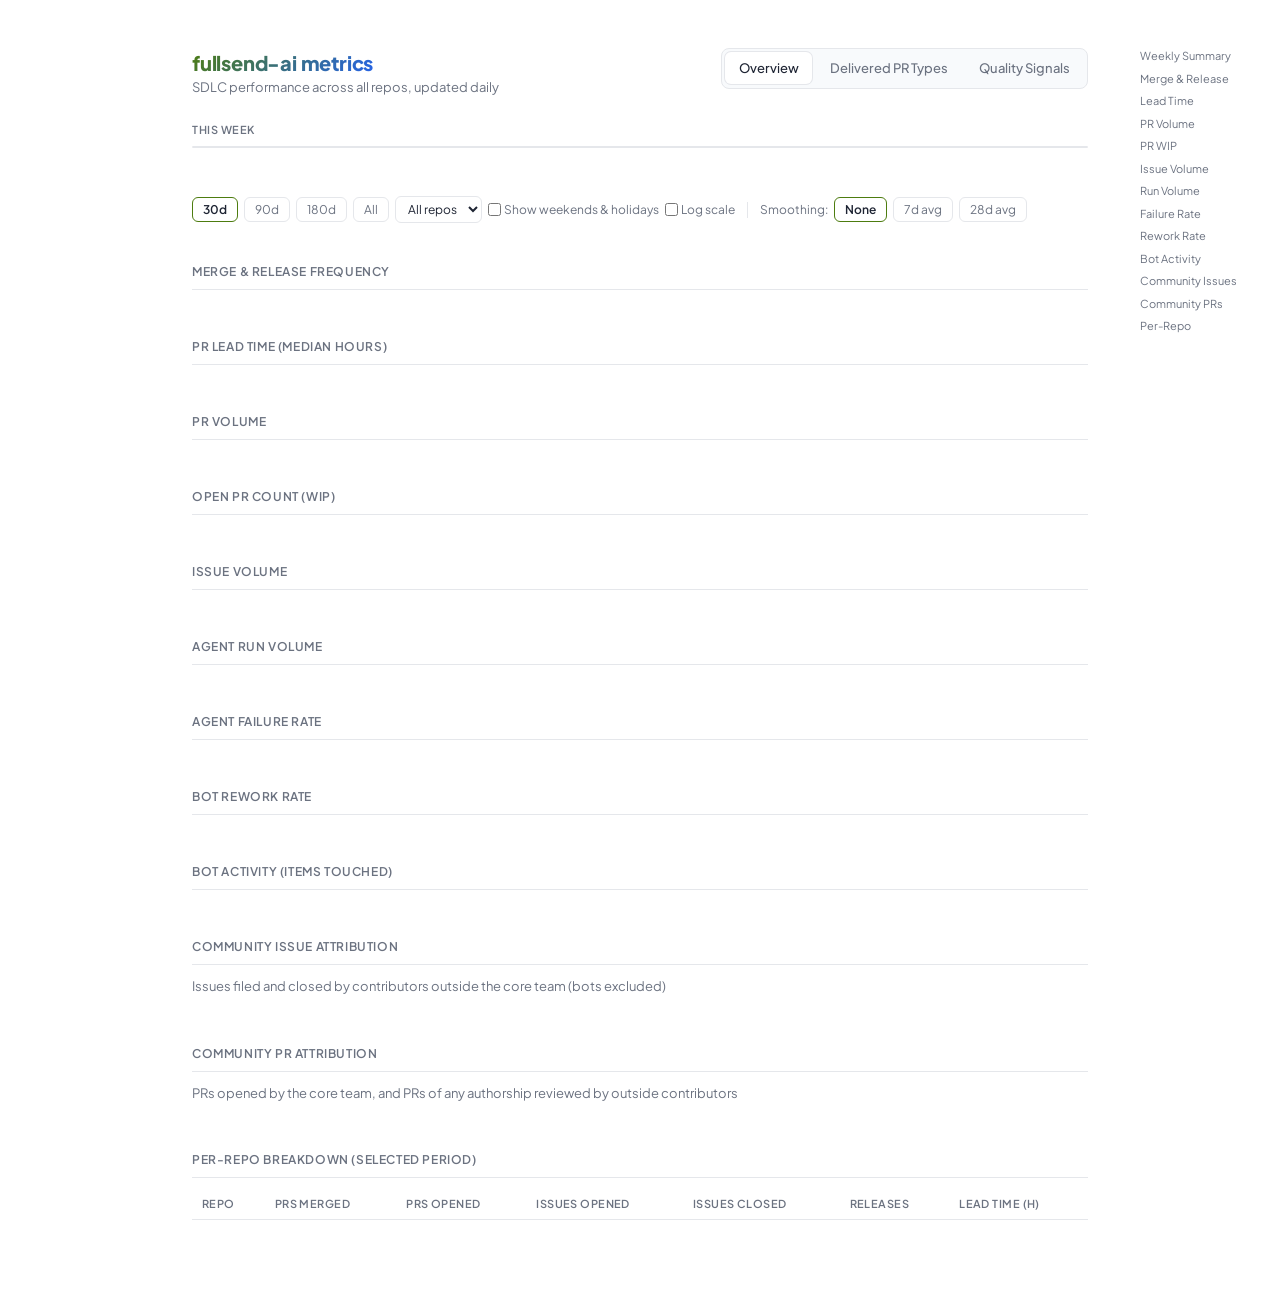
==== commit 93ef9e52: "feat: add quality signals dashboard tab Add daily PR-based fix and revert rate proxies for fullsend " ====
--- a/docs/index.html
+++ b/docs/index.html
@@ -19,6 +19,7 @@
     <nav class="page-tabs" aria-label="Dashboard sections">
       <a href="index.html" class="active">Overview</a>
       <a href="delivered-pr-types.html">Delivered PR Types</a>
+      <a href="quality.html">Quality Signals</a>
     </nav>
   </header>
 
--- a/docs/style.css
+++ b/docs/style.css
@@ -18,7 +18,11 @@
   --chart-3: #ff8f5c;
   --chart-4: #c4ff0e;
   --chart-5: #2dd4bf;
+  --type-docs: #9775fa;
+  --type-chore: #8e8e93;
+  --type-other: #5c5c5e;
   --radius: 10px;
+  --mono: "JetBrains Mono", "SFMono-Regular", Consolas, "Liberation Mono", monospace;
 }
 
 @media (prefers-color-scheme: light) {
@@ -38,6 +42,9 @@
     --chart-3: #f97316;
     --chart-4: #4d7c0f;
     --chart-5: #0d9488;
+    --type-docs: #7c3aed;
+    --type-chore: #6b7280;
+    --type-other: #9ca3af;
   }
 }
 
@@ -65,6 +72,49 @@
 
 body.page-delivered {
   max-width: 1040px;
+}
+
+body.page-quality {
+  max-width: 1120px;
+}
+
+.quality-definition {
+  margin: 1rem 0;
+  color: var(--fg-light);
+  font-size: 0.85rem;
+}
+
+.quality-definition code {
+  color: var(--fg);
+  font-family: var(--mono);
+}
+
+.quality-breakdown h2 {
+  margin-bottom: 0.75rem;
+}
+
+.quality-row {
+  display: grid;
+  grid-template-columns: 1.5fr 1fr 1fr 1fr;
+  gap: 1rem;
+  align-items: center;
+  border-top: 1px solid var(--border);
+  padding: 0.7rem 0;
+  font-variant-numeric: tabular-nums;
+}
+
+.quality-row strong:nth-child(2) { color: var(--negative); }
+.quality-row strong:nth-child(3) { color: var(--chart-2); }
+
+.chart-focus {
+  stroke: var(--fg-light);
+  stroke-dasharray: 3 3;
+  opacity: 0.7;
+}
+
+@media (max-width: 680px) {
+  .quality-row { grid-template-columns: 1fr 1fr 1fr; }
+  .quality-row span:last-child { grid-column: 1 / -1; }
 }
 
 /* --- Top page tabs --- */
